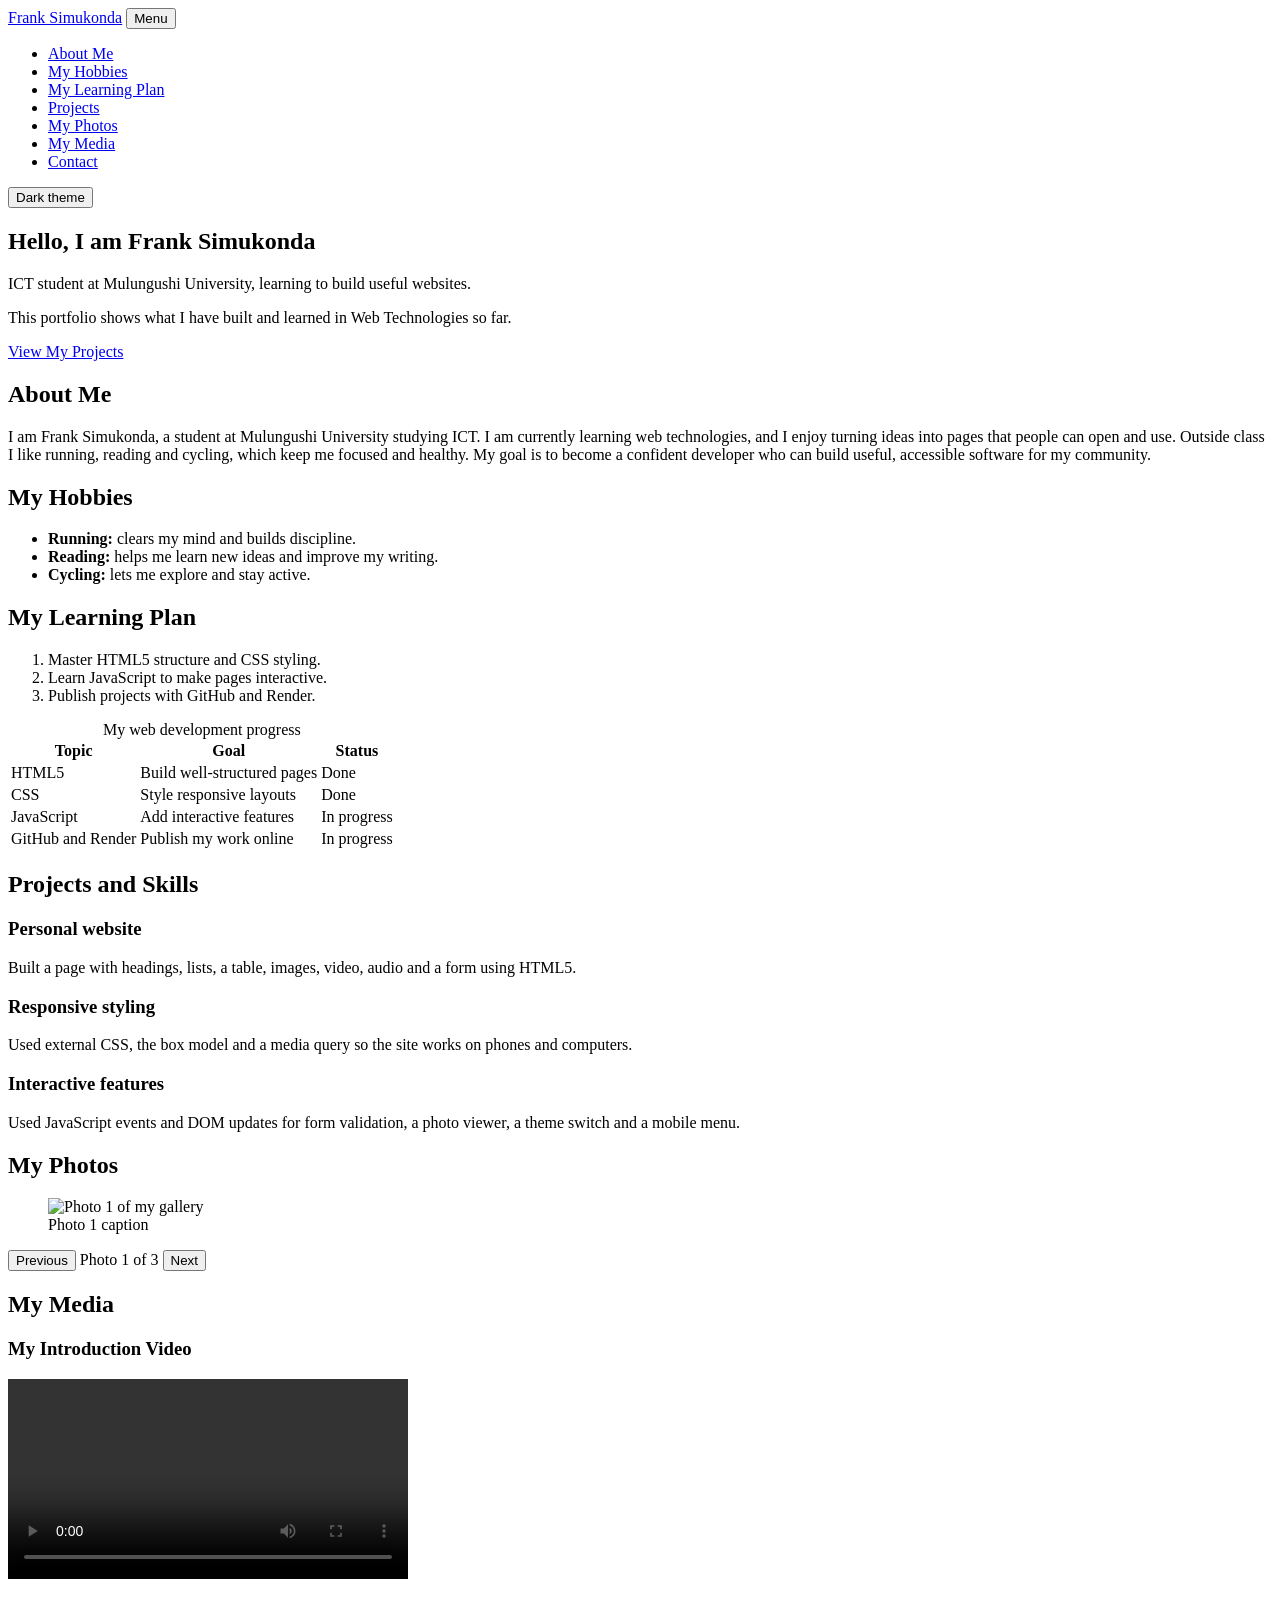
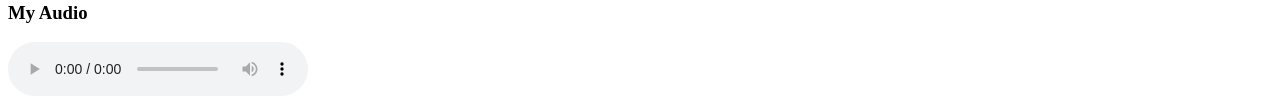
==== index.html @ 91faa06d "Add files via upload" ====
<!DOCTYPE html>
<html lang="en">
<head>
<meta charset="UTF-8">
<meta name="viewport" content="width=device-width, initial-scale=1">
<title>Frank Simukonda | Student Portfolio</title>
<link rel="stylesheet" href="css/styles.css">
<script src="js/script.js" defer></script>
</head>
<body>
<header class="site-header">
  <a class="brand" href="#top">Frank Simukonda</a>
  <button id="nav-toggle" class="icon-btn" aria-expanded="false" aria-controls="nav-menu">Menu</button>
  <nav aria-label="Main navigation">
    <ul id="nav-menu">
      <li><a href="#about">About Me</a></li>
      <li><a href="#hobbies">My Hobbies</a></li>
      <li><a href="#learning">My Learning Plan</a></li>
      <li><a href="#projects">Projects</a></li>
      <li><a href="#photos">My Photos</a></li>
      <li><a href="#media">My Media</a></li>
      <li><a href="#contact">Contact</a></li>
    </ul>
  </nav>
  <button id="theme-toggle" class="icon-btn" aria-pressed="false">Dark theme</button>
</header>

<main id="top">
  <section class="hero">
    <h1>Hello, I am Frank Simukonda</h1>
    <p class="lead">ICT student at Mulungushi University, learning to build useful websites.</p>
    <p>This portfolio shows what I have built and learned in Web Technologies so far.</p>
    <a class="btn" href="#projects">View My Projects</a>
  </section>

  <section id="about">
    <h2>About Me</h2>
    <p>I am Frank Simukonda, a student at Mulungushi University studying ICT. I am currently learning web technologies, and I enjoy turning ideas into pages that people can open and use. Outside class I like running, reading and cycling, which keep me focused and healthy. My goal is to become a confident developer who can build useful, accessible software for my community.</p>
  </section>

  <section id="hobbies">
    <h2>My Hobbies</h2>
    <ul>
      <li><strong>Running:</strong> clears my mind and builds discipline.</li>
      <li><strong>Reading:</strong> helps me learn new ideas and improve my writing.</li>
      <li><strong>Cycling:</strong> lets me explore and stay active.</li>
    </ul>
  </section>

  <section id="learning">
    <h2>My Learning Plan</h2>
    <ol>
      <li>Master HTML5 structure and CSS styling.</li>
      <li>Learn JavaScript to make pages interactive.</li>
      <li>Publish projects with GitHub and Render.</li>
    </ol>
    <div class="table-wrap">
      <table>
        <caption>My web development progress</caption>
        <thead><tr><th scope="col">Topic</th><th scope="col">Goal</th><th scope="col">Status</th></tr></thead>
        <tbody>
          <tr><td>HTML5</td><td>Build well-structured pages</td><td>Done</td></tr>
          <tr><td>CSS</td><td>Style responsive layouts</td><td>Done</td></tr>
          <tr><td>JavaScript</td><td>Add interactive features</td><td>In progress</td></tr>
          <tr><td>GitHub and Render</td><td>Publish my work online</td><td>In progress</td></tr>
        </tbody>
      </table>
    </div>
  </section>

  <section id="projects">
    <h2>Projects and Skills</h2>
    <div class="cards">
      <article class="card"><h3>Personal website</h3><p>Built a page with headings, lists, a table, images, video, audio and a form using HTML5.</p></article>
      <article class="card"><h3>Responsive styling</h3><p>Used external CSS, the box model and a media query so the site works on phones and computers.</p></article>
      <article class="card"><h3>Interactive features</h3><p>Used JavaScript events and DOM updates for form validation, a photo viewer, a theme switch and a mobile menu.</p></article>
    </div>
  </section>

  <section id="photos">
    <h2>My Photos</h2>
    <figure class="viewer">
      <img id="photo" src="images/photo1.jpg" alt="Photo 1 of my gallery">
      <figcaption id="caption">Photo 1 caption</figcaption>
    </figure>
    <div class="controls">
      <button id="prev" class="btn">Previous</button>
      <span id="counter" aria-live="polite">Photo 1 of 3</span>
      <button id="next" class="btn">Next</button>
    </div>
  </section>

  <section id="media">
    <h2>My Media</h2>
    <h3>My Introduction Video</h3>

<video controls width="400">
    <source src="videos/intro-new.mp4" type="video/mp4">
    Your browser does not support video playback.
</video>

<h3>My Audio</h3>

<audio controls>
    <source src="videos/voice.mp3" type="audio/mpeg">
    Your browser does not support audio playback.
</audio>
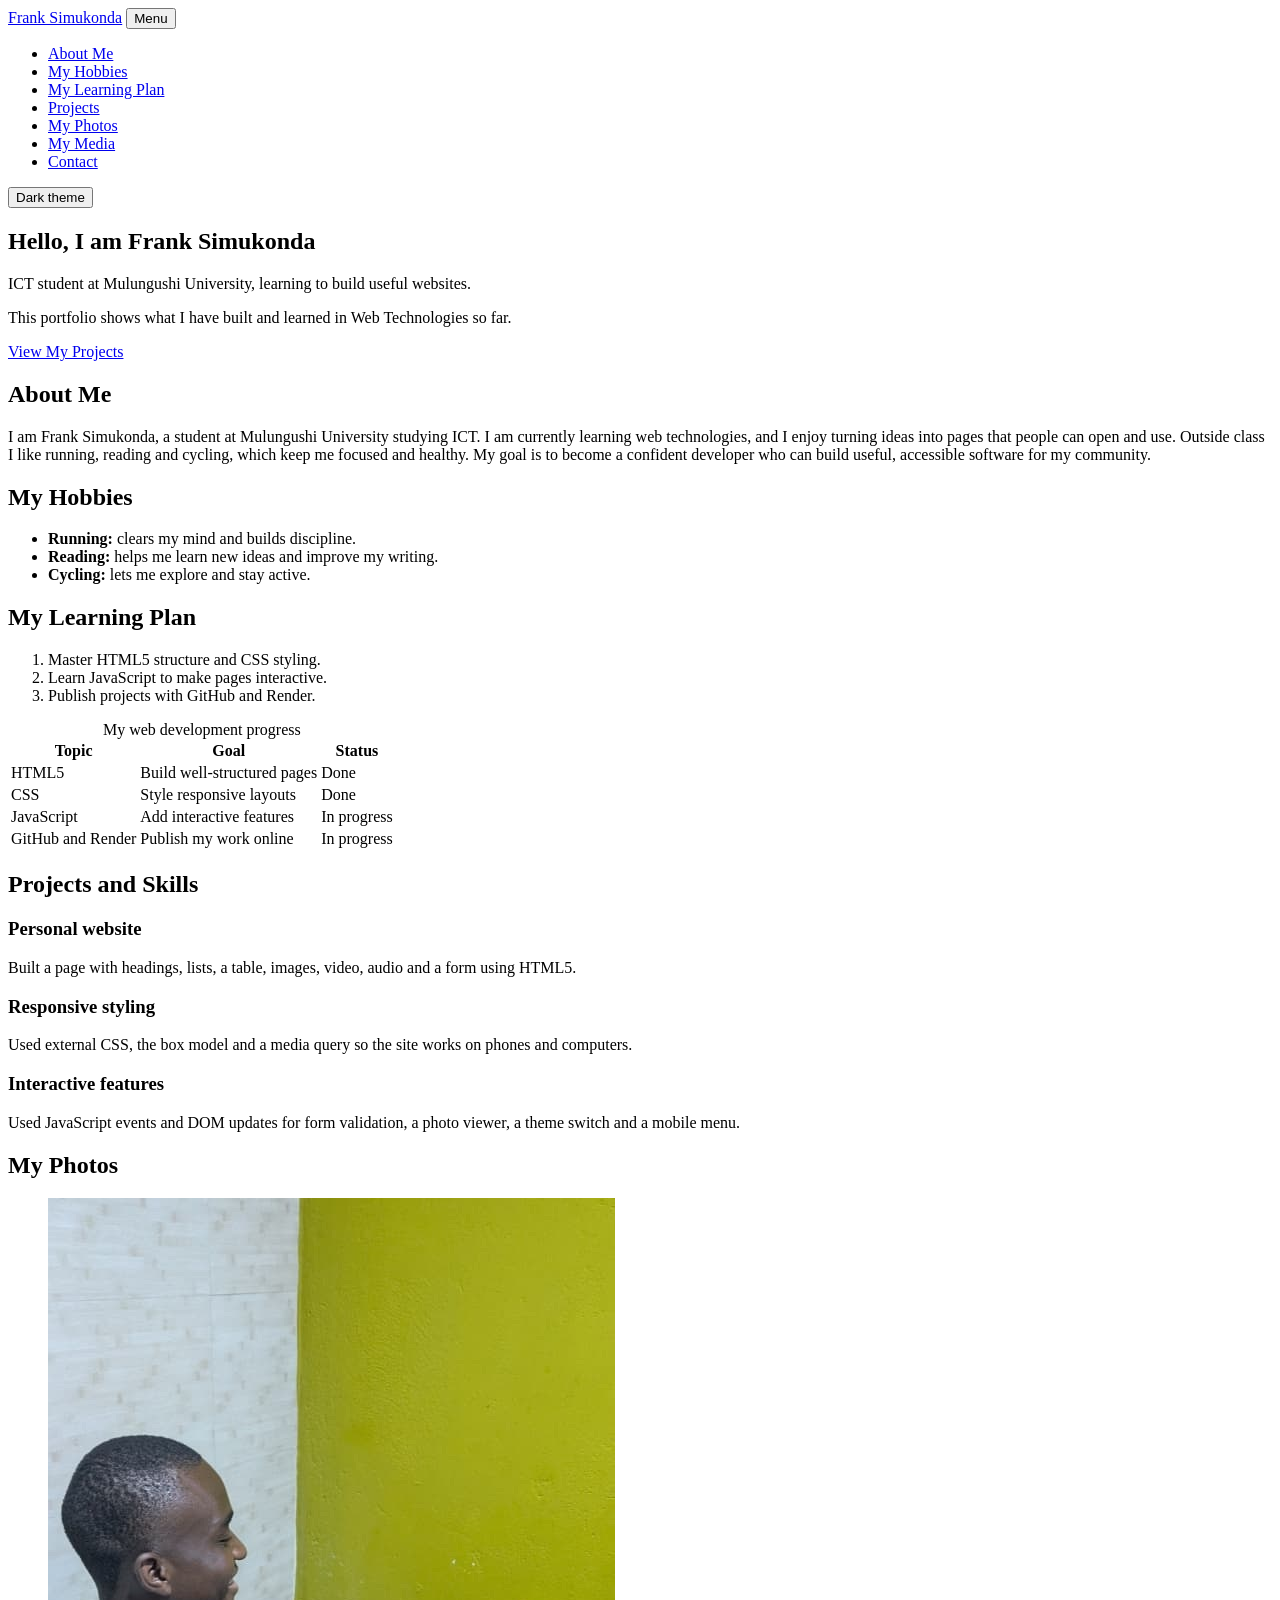
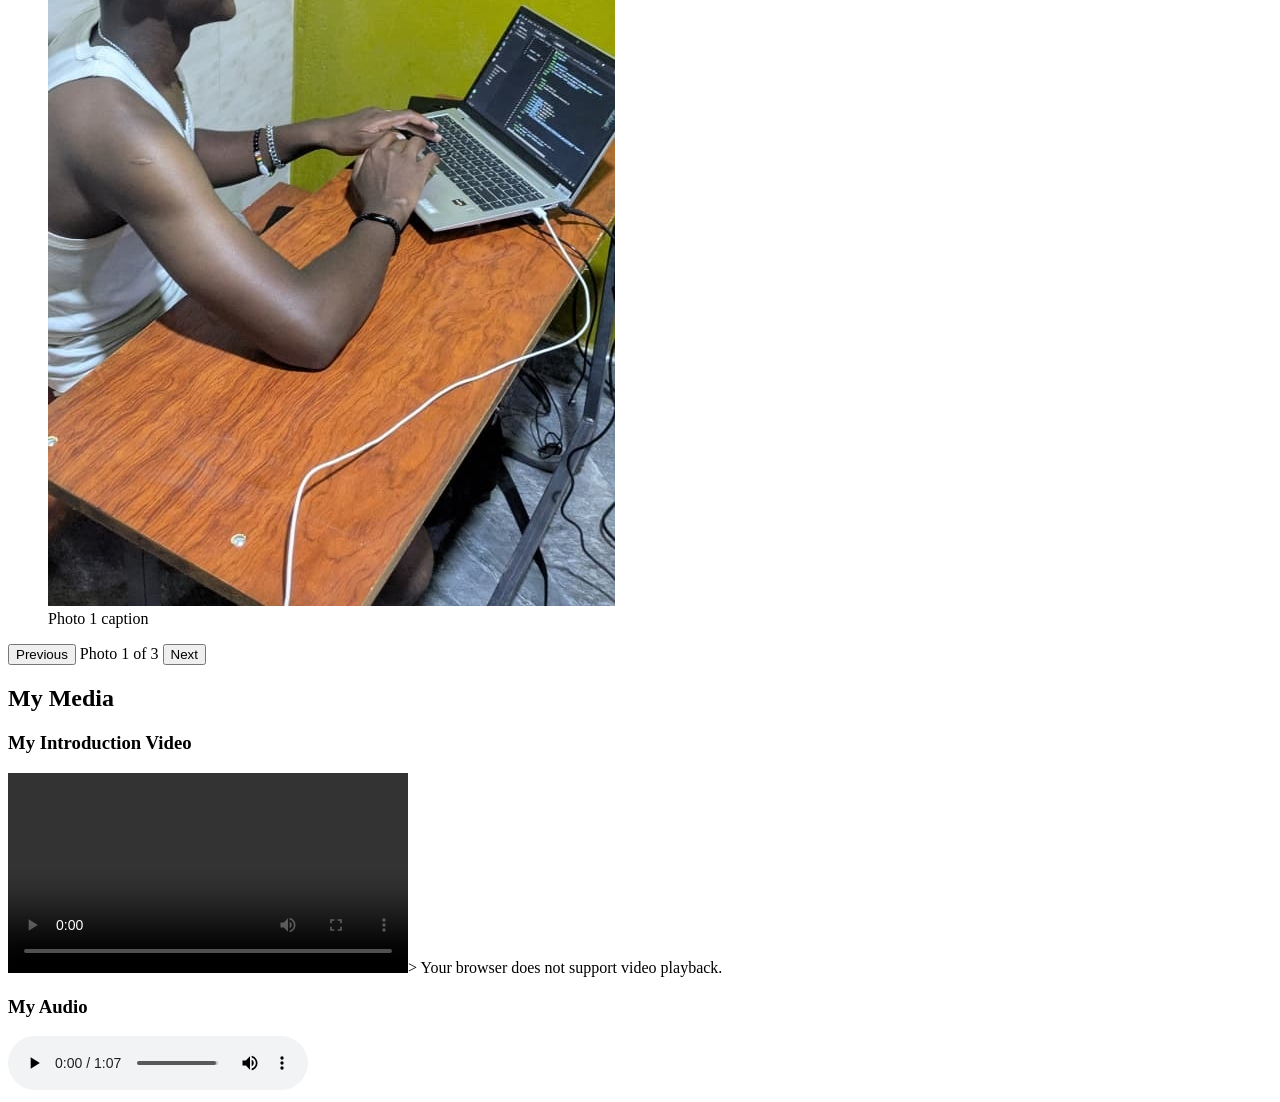
==== commit 87e561df: "Add files via upload" ====
--- a/index.html
+++ b/index.html
@@ -67,8 +67,6 @@
       </table>
     </div>
   </section>
-
-  <section id="projects">
     <h2>Projects and Skills</h2>
     <div class="cards">
       <article class="card"><h3>Personal website</h3><p>Built a page with headings, lists, a table, images, video, audio and a form using HTML5.</p></article>
@@ -80,7 +78,7 @@
   <section id="photos">
     <h2>My Photos</h2>
     <figure class="viewer">
-      <img id="photo" src="images/photo1.jpg" alt="Photo 1 of my gallery">
+      <img id="photo" src="photo1.jpg" alt="Photo 1 of my gallery">
       <figcaption id="caption">Photo 1 caption</figcaption>
     </figure>
     <div class="controls">
@@ -94,14 +92,14 @@
     <h2>My Media</h2>
     <h3>My Introduction Video</h3>
 
-<video controls width="400">
-    <source src="videos/intro-new.mp4" type="video/mp4">
+<video controls width="400"preload="metadata"></video>>
+    <source src="./intro-new.mp4" type="video/mp4">
     Your browser does not support video playback.
 </video>
 
 <h3>My Audio</h3>
 
 <audio controls>
-    <source src="videos/voice.mp3" type="audio/mpeg">
+    <source src="voice.mp3" type="audio/mpeg">
     Your browser does not support audio playback.
 </audio>
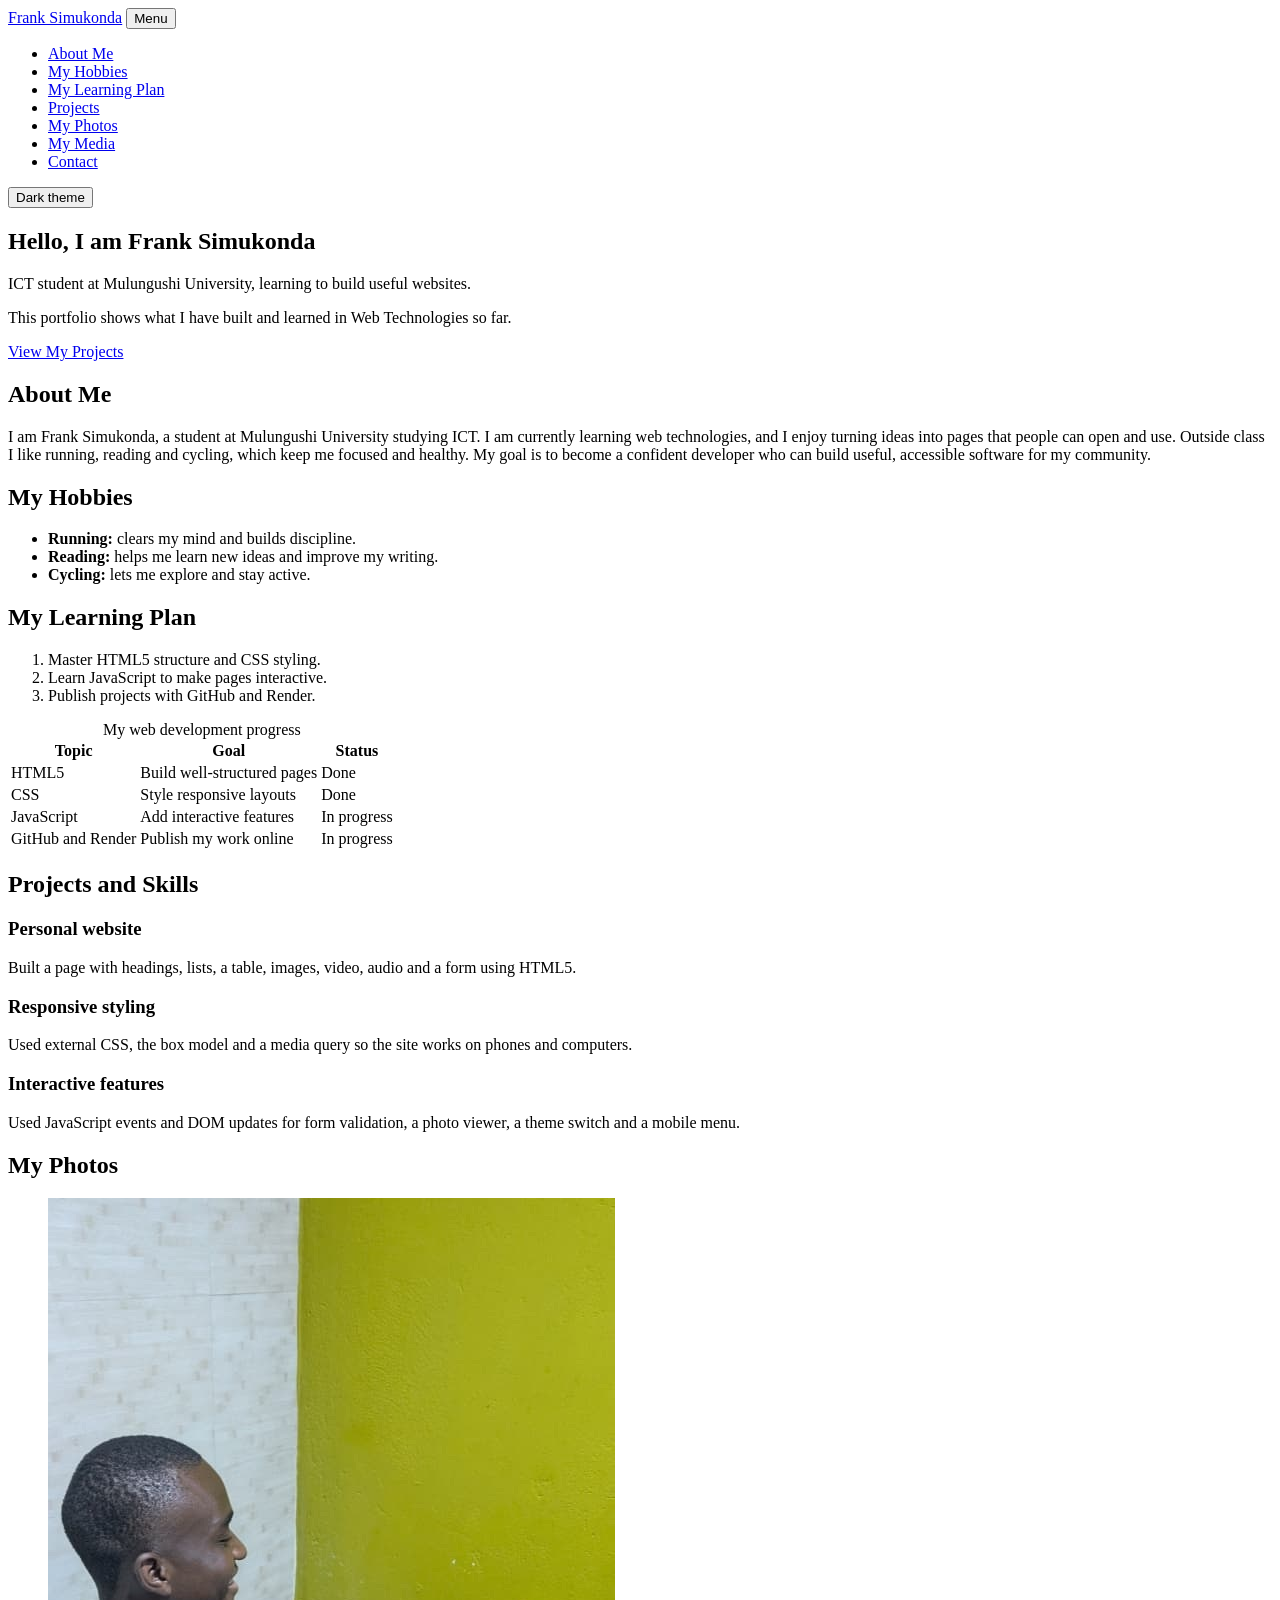
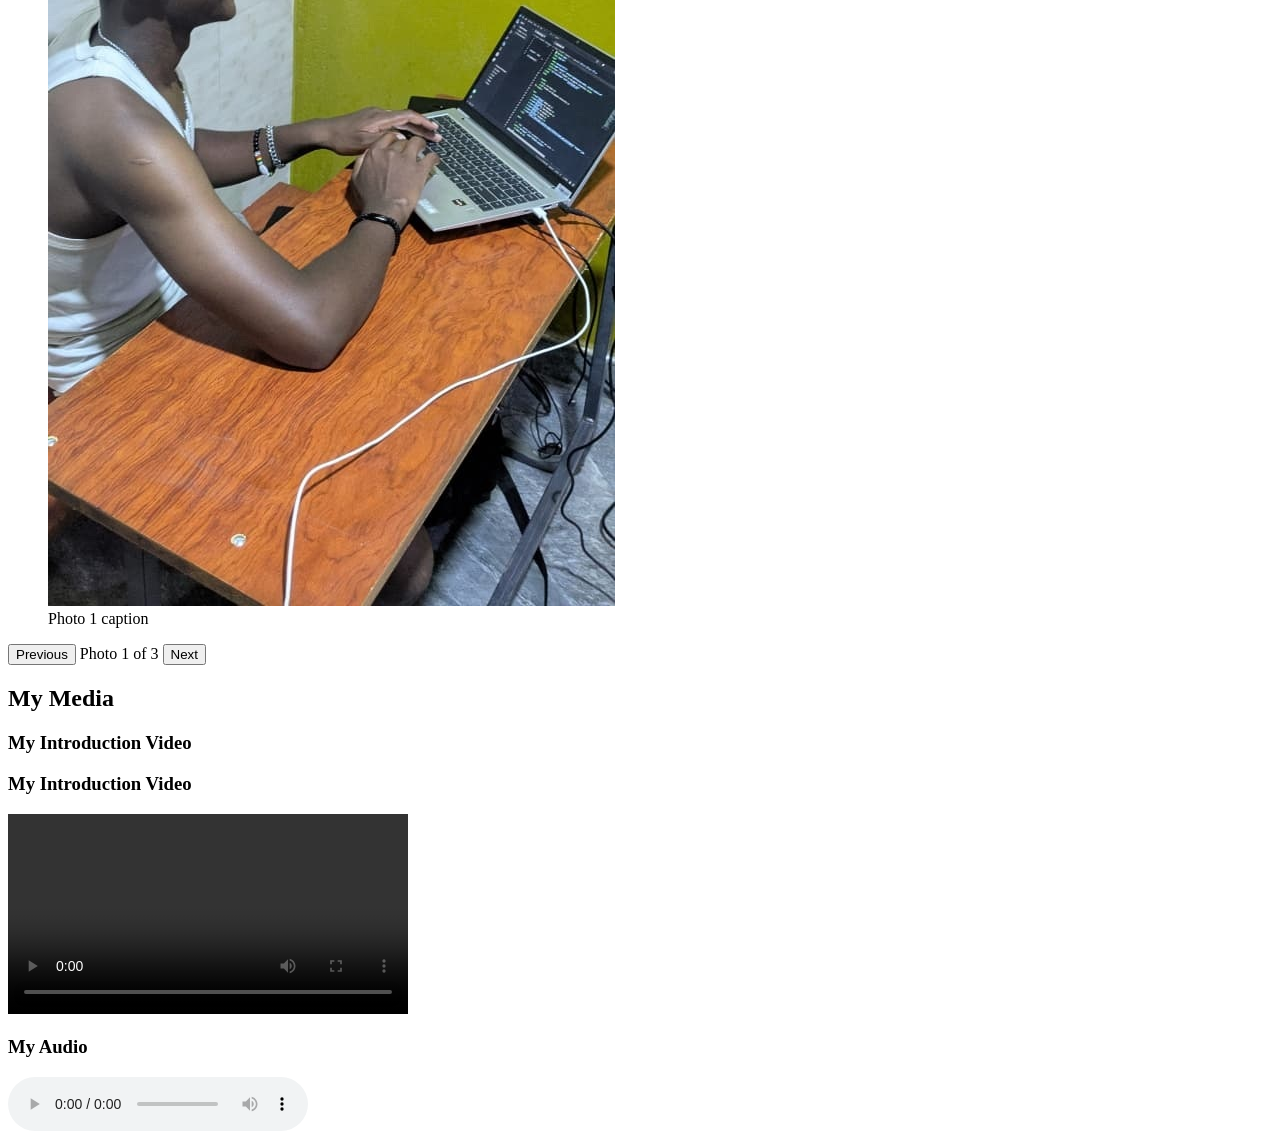
==== commit c8ea8d99: "Add files via upload" ====
--- a/index.html
+++ b/index.html
@@ -92,14 +92,8 @@
     <h2>My Media</h2>
     <h3>My Introduction Video</h3>
 
-<video controls width="400"preload="metadata"></video>>
-    <source src="./intro-new.mp4" type="video/mp4">
-    Your browser does not support video playback.
-</video>
+<h3>My Introduction Video</h3>
+<video controls width="400" preload="metadata" src="videos/intro-new.mp4">Your browser does not support video.</video>
 
 <h3>My Audio</h3>
-
-<audio controls>
-    <source src="voice.mp3" type="audio/mpeg">
-    Your browser does not support audio playback.
-</audio>+<audio controls preload="metadata" src="videos/voice.mp3">Your browser does not support audio.</audio>
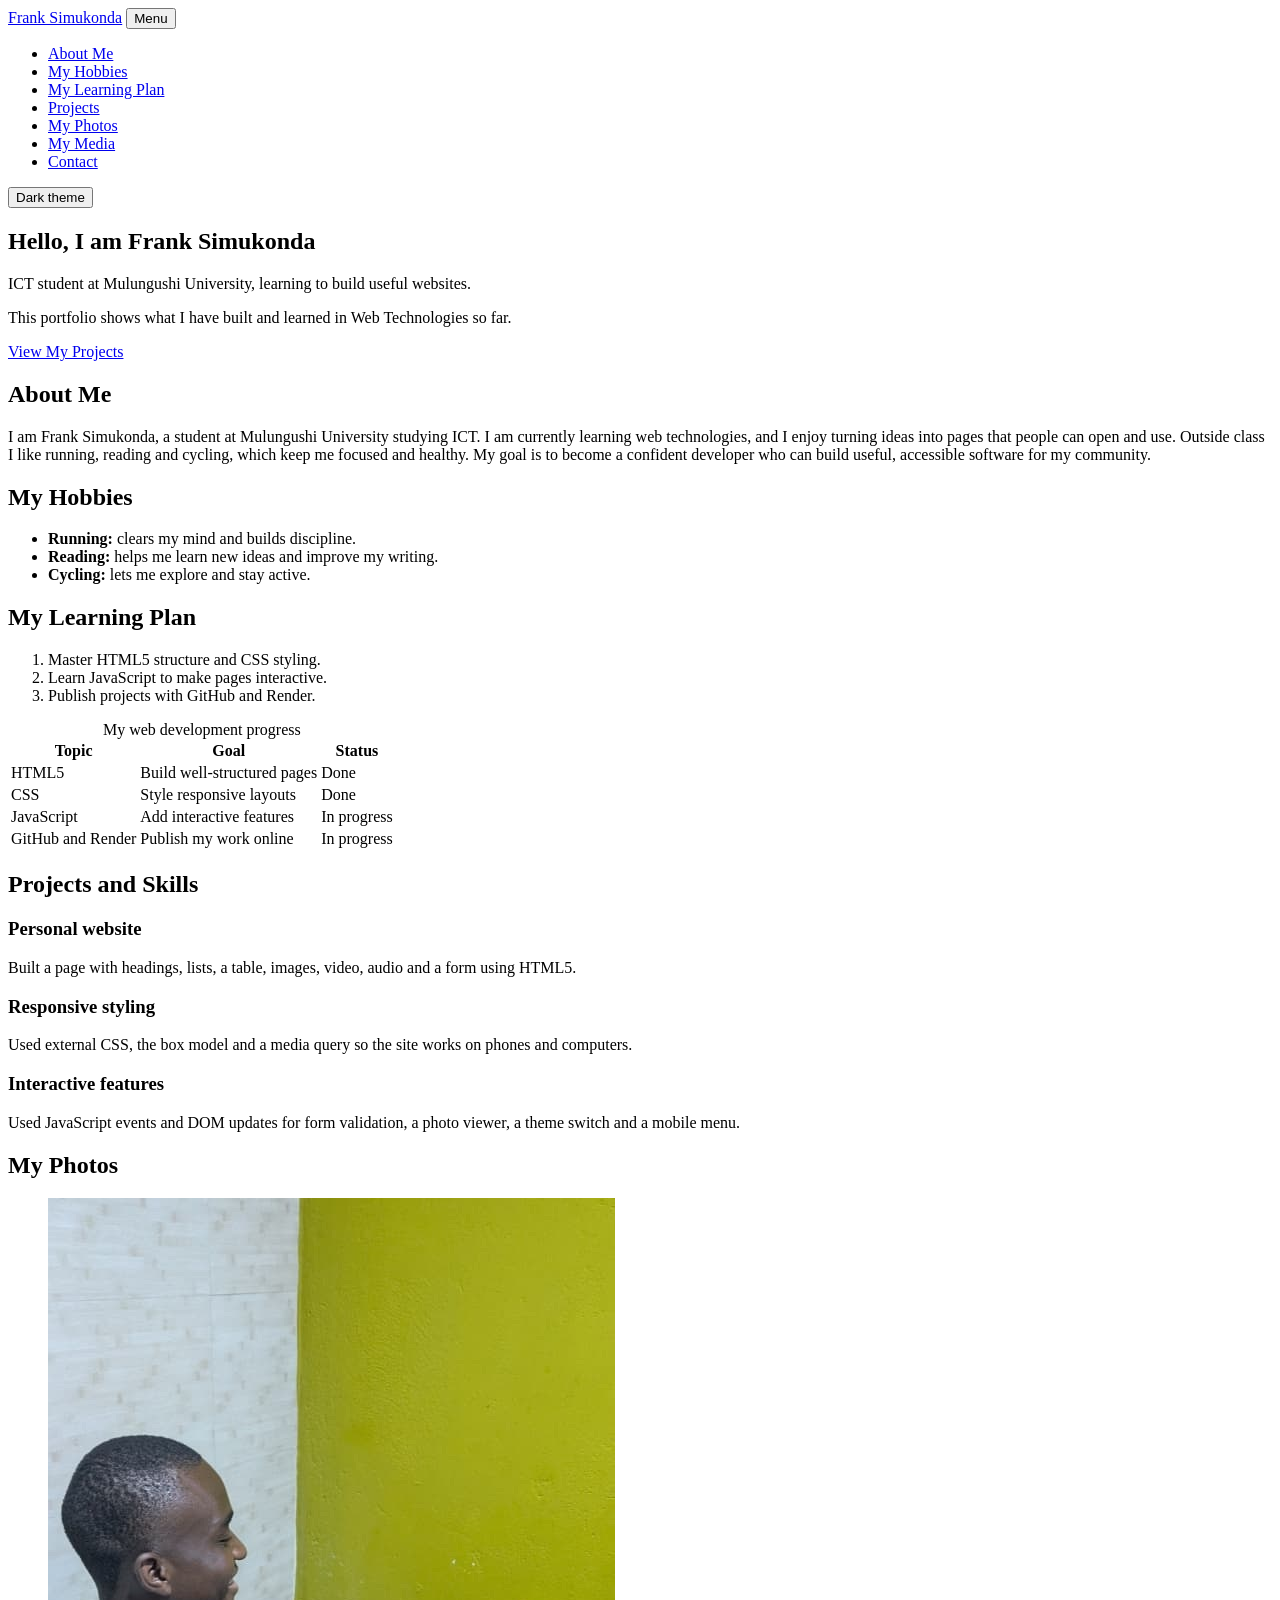
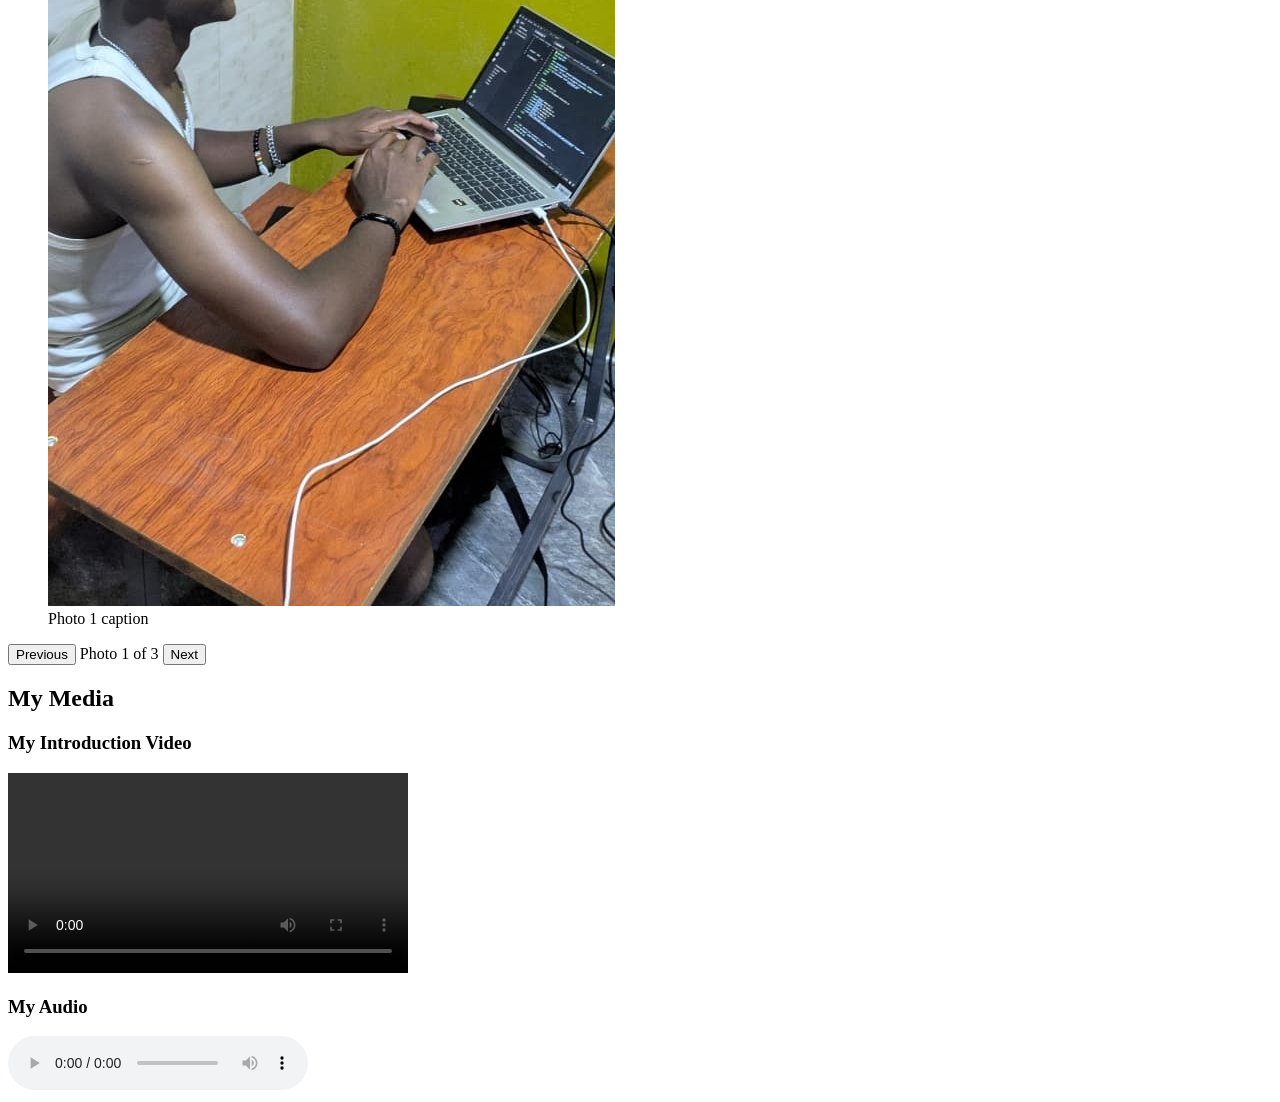
==== commit 1bb5090b: "Update index.html" ====
--- a/index.html
+++ b/index.html
@@ -91,9 +91,6 @@
   <section id="media">
     <h2>My Media</h2>
     <h3>My Introduction Video</h3>
-
-<h3>My Introduction Video</h3>
 <video controls width="400" preload="metadata" src="videos/intro-new.mp4">Your browser does not support video.</video>
-
 <h3>My Audio</h3>
-<audio controls preload="metadata" src="videos/voice.mp3">Your browser does not support audio.</audio>+<audio controls preload="metadata" src="videos/voice.mp3">Your browser does not support audio.</audio>
--- a/css/styles.css
+++ b/css/styles.css
@@ -0,0 +1,90 @@
+// ===== Mobile navigation: open and close the menu with a button =====
+const navToggle = document.getElementById("nav-toggle");
+const navMenu = document.getElementById("nav-menu");
+function toggleMenu() {
+  const isOpen = navMenu.classList.toggle("open");
+  navToggle.setAttribute("aria-expanded", isOpen);
+  navToggle.textContent = isOpen ? "Close" : "Menu";
+}
+navToggle.addEventListener("click", toggleMenu);
+navMenu.addEventListener("click", function (e) {
+  if (e.target.tagName === "A" && navMenu.classList.contains("open")) toggleMenu();
+});
+
+// ===== Theme switch: light and dark appearance (preference is saved) =====
+const themeBtn = document.getElementById("theme-toggle");
+function applyTheme(theme) {
+  document.documentElement.setAttribute("data-theme", theme);
+  themeBtn.setAttribute("aria-pressed", theme === "dark");
+  themeBtn.textContent = theme === "dark" ? "Light theme" : "Dark theme";
+  try { localStorage.setItem("theme", theme); } catch (err) { /* storage unavailable */ }
+}
+let savedTheme = "light";
+try { savedTheme = localStorage.getItem("theme") || "light"; } catch (err) { /* ignore */ }
+applyTheme(savedTheme);
+themeBtn.addEventListener("click", function () {
+  applyTheme(document.documentElement.getAttribute("data-theme") === "dark" ? "light" : "dark");
+});
+
+// ===== Gallery viewer: Previous / Next change the photo and caption =====
+const photos = [
+  { src: "images/photo1.jpg", alt: "Photo 1 of my gallery", caption: "Photo 1 caption" },
+  { src: "images/photo2.jpg", alt: "Photo 2 of my gallery", caption: "Photo 2 caption" },
+  { src: "images/photo3.jpg", alt: "Photo 3 of my gallery", caption: "Photo 3 caption" }
+];
+let current = 0;
+const photoEl = document.getElementById("photo");
+const captionEl = document.getElementById("caption");
+const counterEl = document.getElementById("counter");
+// Show the photo at the current index and update the caption and counter
+function showPhoto() {
+  photoEl.src = photos[current].src;
+  photoEl.alt = photos[current].alt;
+  captionEl.textContent = photos[current].caption;
+  counterEl.textContent = "Photo " + (current + 1) + " of " + photos.length;
+}
+// Wrap around at the first and last photo
+document.getElementById("next").addEventListener("click", function () {
+  current = (current + 1) % photos.length;
+  showPhoto();
+});
+document.getElementById("prev").addEventListener("click", function () {
+  current = (current - 1 + photos.length) % photos.length;
+  showPhoto();
+});
+showPhoto();
+
+// ===== Contact form: validate name, email and message, then show a local preview =====
+const form = document.getElementById("contact-form");
+const summary = document.getElementById("summary");
+const emailPattern = /^[^\s@]+@[^\s@]+\.[^\s@]+$/;
+function setError(field, text) {
+  document.getElementById(field + "-error").textContent = text;
+}
+// Check every field; return true only when all are valid
+function validateForm(name, email, message) {
+  let valid = true;
+  setError("name", ""); setError("email", ""); setError("message", "");
+  if (name.trim() === "") { setError("name", "Enter your name. Spaces alone are not accepted."); valid = false; }
+  if (!emailPattern.test(email.trim())) { setError("email", "Enter an email like name@example.com."); valid = false; }
+  if (message.trim() === "") { setError("message", "Enter a message. Spaces alone are not accepted."); valid = false; }
+  return valid;
+}
+form.addEventListener("submit", function (event) {
+  event.preventDefault(); // keep everything local: nothing is sent
+  const name = form.elements["name"].value;
+  const email = form.elements["email"].value;
+  const message = form.elements["message"].value;
+  summary.className = "";
+  summary.textContent = "";
+  if (!validateForm(name, email, message)) return;
+  const title = document.createElement("h3");
+  title.textContent = "Form data validated (nothing was sent)";
+  const lines = ["Name: " + name.trim(), "Email: " + email.trim(), "Message: " + message.trim()];
+  summary.appendChild(title);
+  lines.forEach(function (line) {
+    const p = document.createElement("p");
+    p.textContent = line; // textContent keeps user text safe
+    summary.appendChild(p);
+  });
+  summary.className = "ok";
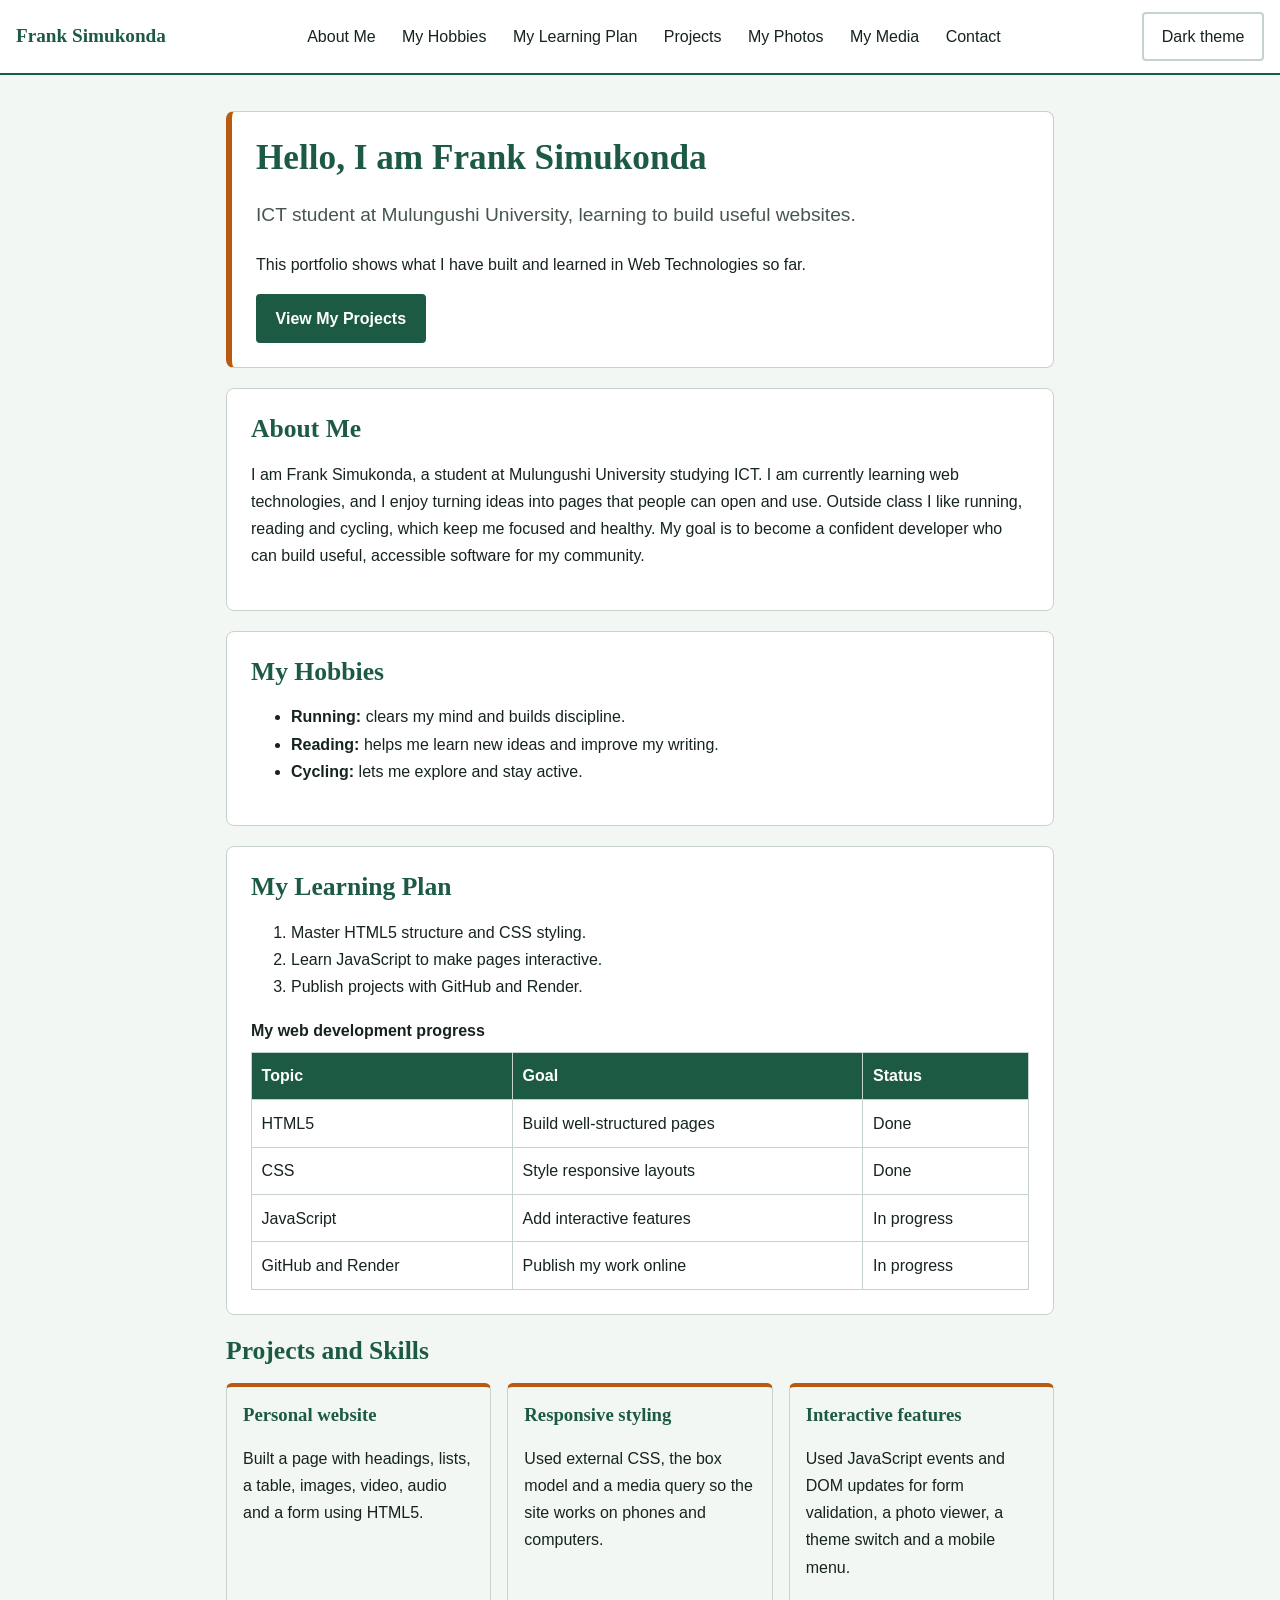
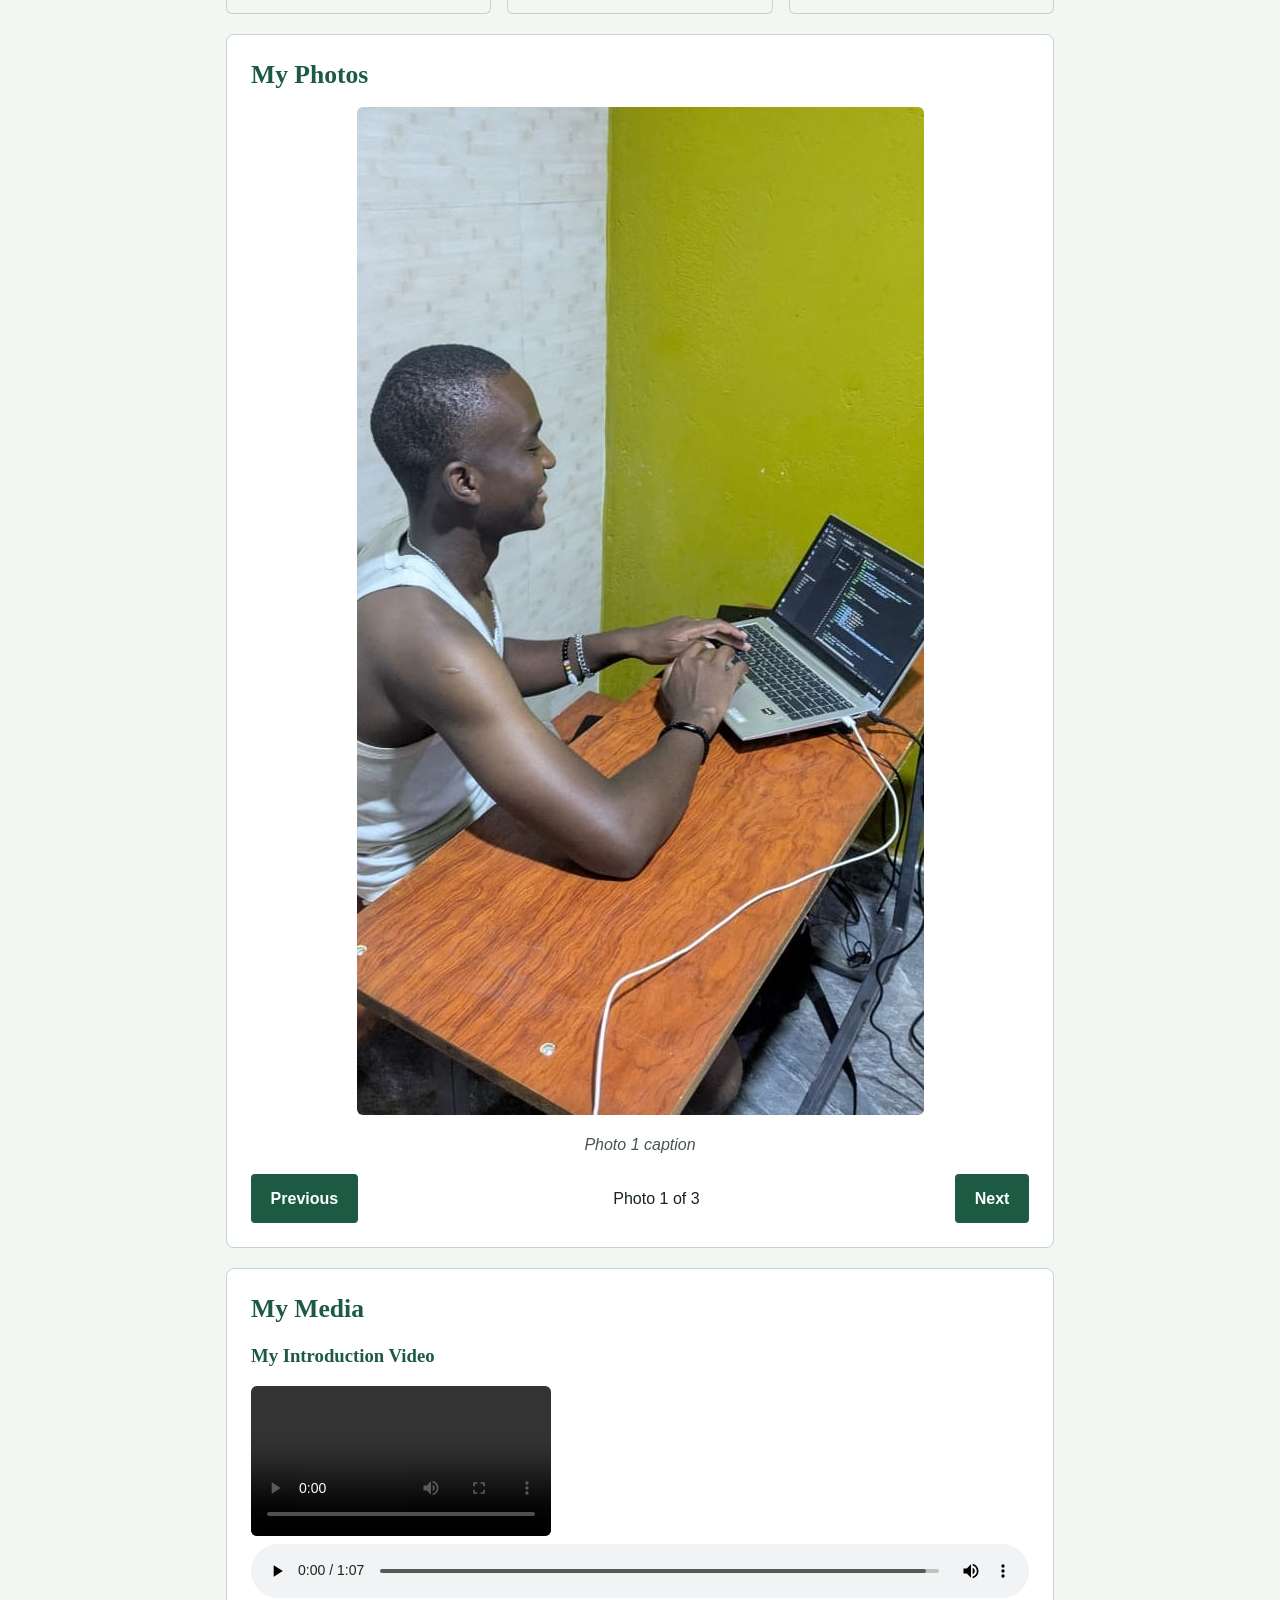
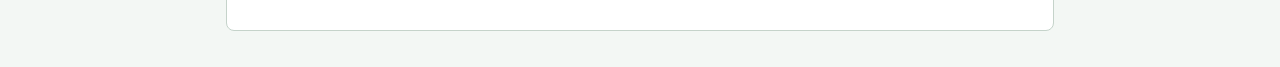
==== commit df98b984: "Fix HTML structure and media file references" ====
--- a/index.html
+++ b/index.html
@@ -91,6 +91,5 @@
   <section id="media">
     <h2>My Media</h2>
     <h3>My Introduction Video</h3>
-<video controls width="400" preload="metadata" src="videos/intro-new.mp4">Your browser does not support video.</video>
-<h3>My Audio</h3>
-<audio controls preload="metadata" src="videos/voice.mp3">Your browser does not support audio.</audio>
+<video controls preload="metadata" src="intro-new.mp4">Your browser does not support video.</video>
+<audio controls preload="metadata" src="voice.mp3">Your browser does not support audio.</audio>
--- a/css/styles.css
+++ b/css/styles.css
@@ -1,90 +1,57 @@
-// ===== Mobile navigation: open and close the menu with a button =====
-const navToggle = document.getElementById("nav-toggle");
-const navMenu = document.getElementById("nav-menu");
-function toggleMenu() {
-  const isOpen = navMenu.classList.toggle("open");
-  navToggle.setAttribute("aria-expanded", isOpen);
-  navToggle.textContent = isOpen ? "Close" : "Menu";
-}
-navToggle.addEventListener("click", toggleMenu);
-navMenu.addEventListener("click", function (e) {
-  if (e.target.tagName === "A" && navMenu.classList.contains("open")) toggleMenu();
-});
 
-// ===== Theme switch: light and dark appearance (preference is saved) =====
-const themeBtn = document.getElementById("theme-toggle");
-function applyTheme(theme) {
-  document.documentElement.setAttribute("data-theme", theme);
-  themeBtn.setAttribute("aria-pressed", theme === "dark");
-  themeBtn.textContent = theme === "dark" ? "Light theme" : "Dark theme";
-  try { localStorage.setItem("theme", theme); } catch (err) { /* storage unavailable */ }
-}
-let savedTheme = "light";
-try { savedTheme = localStorage.getItem("theme") || "light"; } catch (err) { /* ignore */ }
-applyTheme(savedTheme);
-themeBtn.addEventListener("click", function () {
-  applyTheme(document.documentElement.getAttribute("data-theme") === "dark" ? "light" : "dark");
-});
-
-// ===== Gallery viewer: Previous / Next change the photo and caption =====
-const photos = [
-  { src: "images/photo1.jpg", alt: "Photo 1 of my gallery", caption: "Photo 1 caption" },
-  { src: "images/photo2.jpg", alt: "Photo 2 of my gallery", caption: "Photo 2 caption" },
-  { src: "images/photo3.jpg", alt: "Photo 3 of my gallery", caption: "Photo 3 caption" }
-];
-let current = 0;
-const photoEl = document.getElementById("photo");
-const captionEl = document.getElementById("caption");
-const counterEl = document.getElementById("counter");
-// Show the photo at the current index and update the caption and counter
-function showPhoto() {
-  photoEl.src = photos[current].src;
-  photoEl.alt = photos[current].alt;
-  captionEl.textContent = photos[current].caption;
-  counterEl.textContent = "Photo " + (current + 1) + " of " + photos.length;
-}
-// Wrap around at the first and last photo
-document.getElementById("next").addEventListener("click", function () {
-  current = (current + 1) % photos.length;
-  showPhoto();
-});
-document.getElementById("prev").addEventListener("click", function () {
-  current = (current - 1 + photos.length) % photos.length;
-  showPhoto();
-});
-showPhoto();
-
-// ===== Contact form: validate name, email and message, then show a local preview =====
-const form = document.getElementById("contact-form");
-const summary = document.getElementById("summary");
-const emailPattern = /^[^\s@]+@[^\s@]+\.[^\s@]+$/;
-function setError(field, text) {
-  document.getElementById(field + "-error").textContent = text;
-}
-// Check every field; return true only when all are valid
-function validateForm(name, email, message) {
-  let valid = true;
-  setError("name", ""); setError("email", ""); setError("message", "");
-  if (name.trim() === "") { setError("name", "Enter your name. Spaces alone are not accepted."); valid = false; }
-  if (!emailPattern.test(email.trim())) { setError("email", "Enter an email like name@example.com."); valid = false; }
-  if (message.trim() === "") { setError("message", "Enter a message. Spaces alone are not accepted."); valid = false; }
-  return valid;
-}
-form.addEventListener("submit", function (event) {
-  event.preventDefault(); // keep everything local: nothing is sent
-  const name = form.elements["name"].value;
-  const email = form.elements["email"].value;
-  const message = form.elements["message"].value;
-  summary.className = "";
-  summary.textContent = "";
-  if (!validateForm(name, email, message)) return;
-  const title = document.createElement("h3");
-  title.textContent = "Form data validated (nothing was sent)";
-  const lines = ["Name: " + name.trim(), "Email: " + email.trim(), "Message: " + message.trim()];
-  summary.appendChild(title);
-  lines.forEach(function (line) {
-    const p = document.createElement("p");
-    p.textContent = line; // textContent keeps user text safe
-    summary.appendChild(p);
-  });
-  summary.className = "ok";
+/* Colour palette and theme tokens */
+:root{--bg:#f3f7f4;--surface:#fff;--text:#16241d;--muted:#46564d;--brand:#1d5a43;--accent:#b85a0f;--border:#c5d3ca;--on-brand:#fff}
+:root[data-theme="dark"]{--bg:#101a15;--surface:#18271f;--text:#e8f1ec;--muted:#b4c5bb;--brand:#6fcf9f;--accent:#f0a35e;--border:#2f4639;--on-brand:#0c1712}
+*{box-sizing:border-box}
+html{scroll-behavior:smooth;scroll-padding-top:5rem}
+body{margin:0;background:var(--bg);color:var(--text);font-family:"Segoe UI",Arial,sans-serif;line-height:1.7}
+h1,h2,h3{font-family:Georgia,serif;line-height:1.25;color:var(--brand)}
+h1{font-size:2.2rem;margin:0 0 .5rem}
+h2{font-size:1.6rem;margin:0 0 1rem}
+a{color:var(--brand)}
+main{max-width:860px;margin:0 auto;padding:1rem}
+section{background:var(--surface);border:1px solid var(--border);border-radius:8px;padding:1.5rem;margin:1.25rem 0}
+.hero{border-left:6px solid var(--accent)}
+.lead{font-size:1.2rem;color:var(--muted)}
+.site-header{position:sticky;top:0;z-index:10;display:flex;flex-wrap:wrap;align-items:center;justify-content:space-between;gap:.5rem;padding:.75rem 1rem;background:var(--surface);border-bottom:2px solid var(--brand)}
+.brand{font-family:Georgia,serif;font-weight:bold;font-size:1.2rem;text-decoration:none}
+nav ul{display:flex;flex-wrap:wrap;gap:.25rem;list-style:none;margin:0;padding:0}
+nav a{display:block;padding:.4rem .7rem;border-radius:4px;text-decoration:none;color:var(--text)}
+nav a:hover,nav a:focus{background:var(--brand);color:var(--on-brand)}
+#nav-toggle{display:none}
+.btn,.icon-btn{font:inherit;cursor:pointer;border-radius:4px;padding:.55rem 1.1rem;text-decoration:none;display:inline-block}
+.btn{background:var(--brand);color:var(--on-brand);border:2px solid var(--brand);font-weight:600}
+.icon-btn{background:transparent;color:var(--text);border:2px solid var(--border)}
+.btn:hover,.icon-btn:hover{background:var(--accent);border-color:var(--accent);color:#fff}
+a:focus-visible,button:focus-visible,input:focus-visible,textarea:focus-visible,video:focus-visible,audio:focus-visible{outline:3px solid var(--accent);outline-offset:2px}
+.cards{display:grid;grid-template-columns:repeat(auto-fit,minmax(220px,1fr));gap:1rem}
+.card{border:1px solid var(--border);border-top:4px solid var(--accent);padding:1rem;border-radius:6px}
+.card h3{margin-top:0}
+.table-wrap{overflow-x:auto}
+table{width:100%;border-collapse:collapse}
+caption{text-align:left;font-weight:bold;padding-bottom:.5rem}
+th,td{border:1px solid var(--border);padding:.6rem;text-align:left}
+th{background:var(--brand);color:var(--on-brand)}
+.viewer{margin:0;text-align:center}
+img,video{max-width:100%;height:auto;border-radius:6px}
+audio{width:100%}
+figcaption{margin-top:.5rem;color:var(--muted);font-style:italic}
+.controls{display:flex;align-items:center;justify-content:space-between;gap:.5rem;margin-top:1rem;flex-wrap:wrap}
+form{display:flex;flex-direction:column}
+label{font-weight:600;margin-top:.8rem}
+input,textarea{font:inherit;width:100%;padding:.6rem;border:2px solid var(--border);border-radius:4px;background:var(--bg);color:var(--text)}
+form .btn{margin-top:1rem;align-self:flex-start}
+.error{color:#b3261e;min-height:1.2rem;font-size:.95rem}
+:root[data-theme="dark"] .error{color:#ff9d94}
+.note{font-weight:600;color:var(--accent)}
+#summary{margin-top:1rem}
+#summary.ok{border:2px solid var(--brand);border-radius:6px;padding:1rem}
+footer{text-align:center;padding:1.5rem 1rem;border-top:2px solid var(--brand);background:var(--surface)}
+/* Phones: stack header and collapse the menu */
+@media (max-width:700px){
+  h1{font-size:1.7rem}
+  #nav-toggle{display:inline-block}
+  nav{width:100%;order:3}
+  nav ul{display:none;flex-direction:column}
+  nav ul.open{display:flex}
+  section{padding:1rem}
